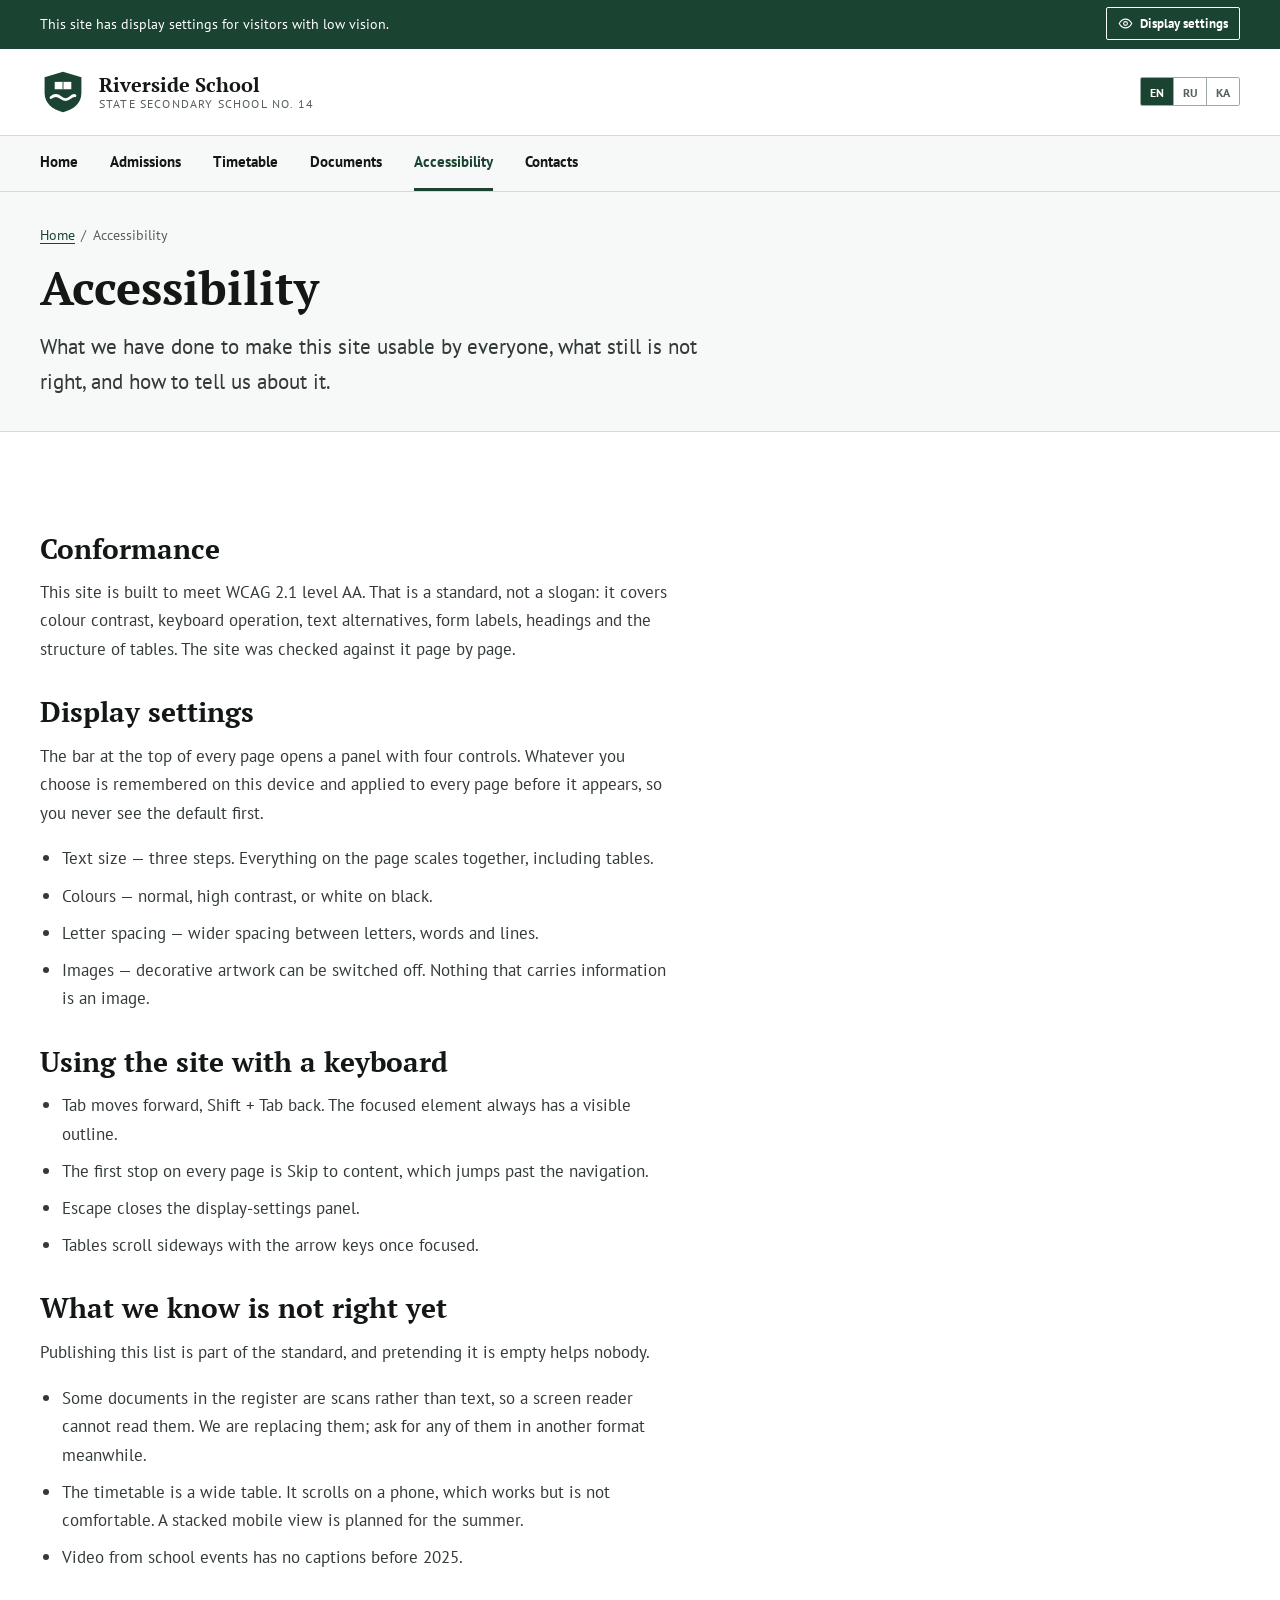
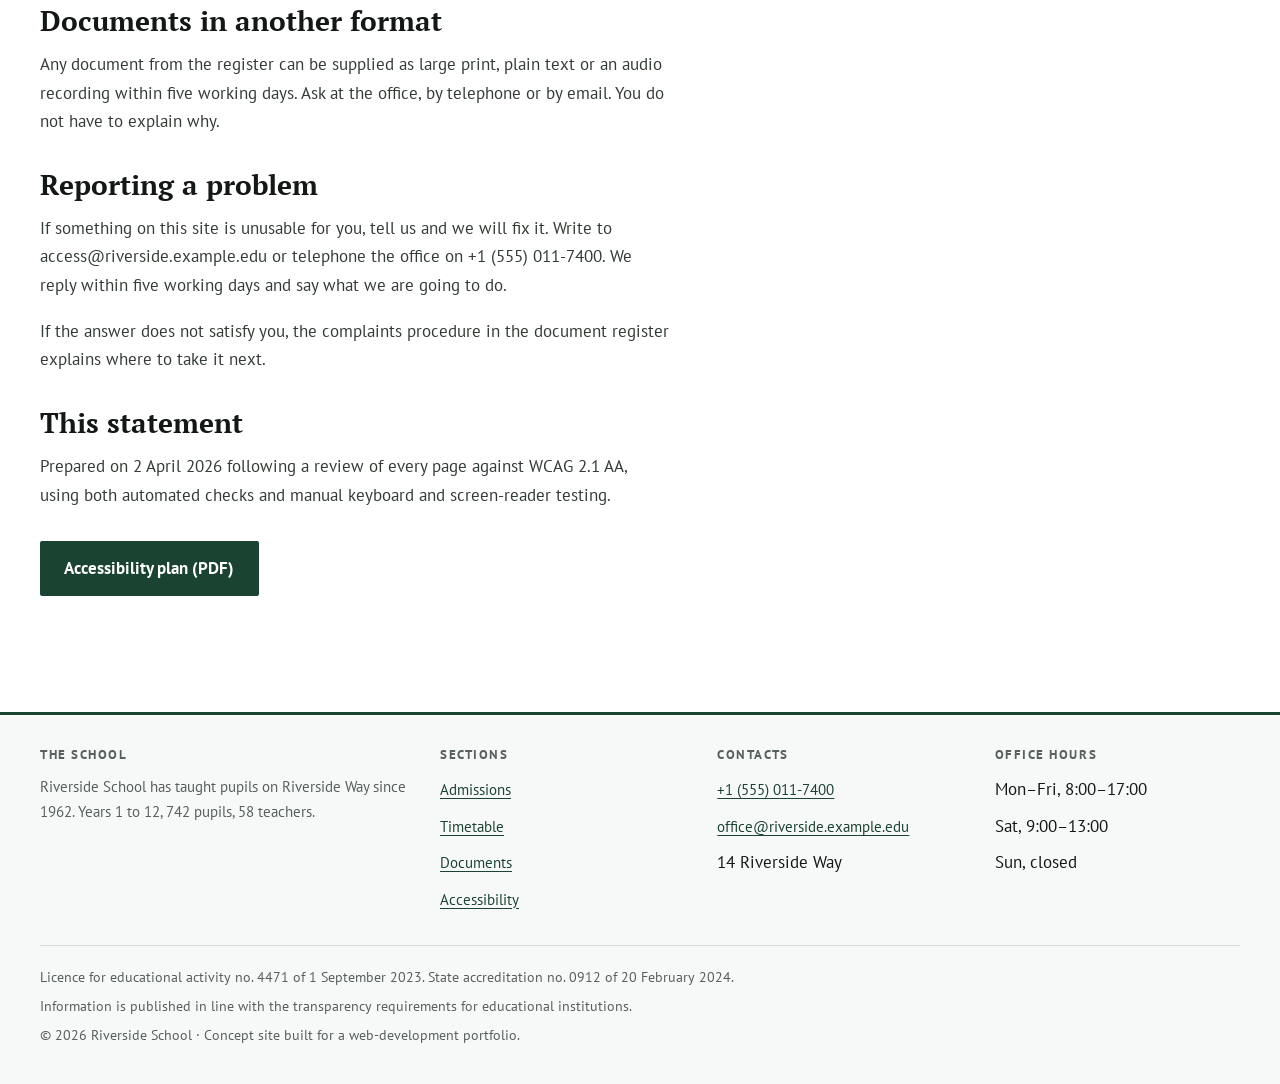
==== accessibility.html @ a2f5db0e "Site files, README and preview" ====
<!DOCTYPE html>
<html lang="en">
<head>
<meta charset="utf-8">
<meta name="viewport" content="width=device-width, initial-scale=1">
<title data-i18n="ac.metaTitle">Accessibility — Riverside School</title>
<meta name="description" data-i18n-attr="content:ac.metaDesc" content="Accessibility statement for the Riverside School website: conformance, known issues, how to use the display settings and how to report a problem.">
<meta name="theme-color" content="#1B4332">
<link rel="canonical" href="https://dmitrii-mazurkevich.github.io/accessible-school-website/accessibility.html">
<link rel="alternate" hreflang="en" href="https://dmitrii-mazurkevich.github.io/accessible-school-website/accessibility.html?lang=en">
<link rel="alternate" hreflang="ru" href="https://dmitrii-mazurkevich.github.io/accessible-school-website/accessibility.html?lang=ru">
<link rel="alternate" hreflang="ka" href="https://dmitrii-mazurkevich.github.io/accessible-school-website/accessibility.html?lang=ka">
<link rel="icon" href="data:image/svg+xml,%3Csvg xmlns='http://www.w3.org/2000/svg' viewBox='0 0 100 100'%3E%3Crect width='100' height='100' fill='%231B4332'/%3E%3Cpath d='M20 62c8-7 16-7 24 0s16 7 24 0 12-5 12-5' stroke='%23fff' stroke-width='7' fill='none' stroke-linecap='round'/%3E%3Cpath d='M30 24h40v18H30z' fill='%23fff'/%3E%3C/svg%3E">
<link rel="preconnect" href="https://fonts.googleapis.com">
<link rel="preconnect" href="https://fonts.gstatic.com" crossorigin>
<link rel="stylesheet" href="https://fonts.googleapis.com/css2?family=PT+Serif:wght@400;700&family=PT+Sans:wght@400;700&family=Noto+Sans+Georgian:wght@400;700&family=Noto+Serif+Georgian:wght@400;700&display=swap">
<link rel="stylesheet" href="assets/css/main.css">
<script>
/* Language and display settings are restored before the first paint, so a
   visitor who needs large white-on-black text never sees the default scheme. */
(function () {
  var d = document.documentElement, langs = ['en', 'ru', 'ka'], lang = null;
  var p = location.search.match(/[?&]lang=([a-z]{2})/i);
  if (p && langs.indexOf(p[1].toLowerCase()) > -1) lang = p[1].toLowerCase();
  if (!lang) { try { var s = localStorage.getItem('rs-lang'); if (langs.indexOf(s) > -1) lang = s; } catch (e) {} }
  if (!lang) {
    var n = (navigator.language || 'en').toLowerCase();
    lang = n.indexOf('ru') === 0 ? 'ru' : (n.indexOf('ka') === 0 ? 'ka' : 'en');
  }
  d.setAttribute('data-lang', lang);
  if (lang !== 'en') { d.className += ' i18n-pending'; setTimeout(function () { d.classList.remove('i18n-pending'); }, 1200); }

  try {
    var a = JSON.parse(localStorage.getItem('rs-a11y') || '{}');
    if (a.size && a.size !== 'normal') d.setAttribute('data-a11y-size', a.size);
    if (a.scheme && a.scheme !== 'normal') d.setAttribute('data-a11y-scheme', a.scheme);
    if (a.spacing && a.spacing !== 'normal') d.setAttribute('data-a11y-spacing', a.spacing);
    if (a.images === 'off') d.setAttribute('data-a11y-images', 'off');
  } catch (e) {}
})();
</script>
</head>

<body>
<a class="skip-link" href="#main" data-i18n="nav.skip">Skip to content</a>

<div class="a11y-bar">
  <div class="container">
    <div class="a11y-bar__row">
      <span data-i18n="a11y.barIntro">This site has display settings for visitors with low vision.</span>
      <button class="a11y-btn" type="button" data-a11y-toggle aria-expanded="false" aria-controls="a11y-panel">
        <svg viewBox="0 0 24 24" fill="none" stroke="currentColor" stroke-width="1.8" stroke-linecap="round" stroke-linejoin="round" aria-hidden="true"><path d="M2 12s3.5-7 10-7 10 7 10 7-3.5 7-10 7-10-7-10-7z"/><circle cx="12" cy="12" r="3"/></svg>
        <span data-a11y-toggle-label data-i18n="a11y.panelOpen">Display settings</span>
      </button>
    </div>
  </div>
</div>

<section class="a11y-panel" id="a11y-panel" aria-label="Display settings" data-i18n-attr="aria-label:a11y.panelTitle" hidden>
  <div class="container">
    <div class="a11y-panel__grid">
      <fieldset>
        <legend data-i18n="a11y.size">Text size</legend>
        <div class="opt-row">
          <label class="opt opt--a1"><input type="radio" name="a11y-size" value="normal" checked><span>A</span></label>
          <label class="opt opt--a2"><input type="radio" name="a11y-size" value="large"><span>A</span></label>
          <label class="opt opt--a3"><input type="radio" name="a11y-size" value="xlarge"><span>A</span></label>
        </div>
      </fieldset>

      <fieldset>
        <legend data-i18n="a11y.colours">Colours</legend>
        <div class="opt-row">
          <label class="opt"><input type="radio" name="a11y-scheme" value="normal" checked><span data-i18n="a11y.schemeNormal">Normal</span></label>
          <label class="opt"><input type="radio" name="a11y-scheme" value="contrast"><span data-i18n="a11y.schemeContrast">High contrast</span></label>
          <label class="opt"><input type="radio" name="a11y-scheme" value="inverted"><span data-i18n="a11y.schemeInverted">White on black</span></label>
        </div>
      </fieldset>

      <fieldset>
        <legend data-i18n="a11y.spacing">Letter spacing</legend>
        <div class="opt-row">
          <label class="opt"><input type="radio" name="a11y-spacing" value="normal" checked><span data-i18n="a11y.spacingNormal">Normal</span></label>
          <label class="opt"><input type="radio" name="a11y-spacing" value="wide"><span data-i18n="a11y.spacingWide">Wide</span></label>
        </div>
      </fieldset>

      <fieldset>
        <legend data-i18n="a11y.images">Images</legend>
        <div class="opt-row">
          <label class="opt"><input type="radio" name="a11y-images" value="on" checked><span data-i18n="a11y.imagesOn">Show</span></label>
          <label class="opt"><input type="radio" name="a11y-images" value="off"><span data-i18n="a11y.imagesOff">Hide</span></label>
        </div>
      </fieldset>
    </div>

    <div class="a11y-panel__foot">
      <button class="btn btn--outline" type="button" data-a11y-reset data-i18n="a11y.reset">Reset to default</button>
      <span data-i18n="a11y.saved">Your choice is remembered on this device and applies to every page.</span>
    </div>
  </div>
</section>

<p class="visually-hidden" id="a11y-live" role="status" aria-live="polite"></p>

<header class="site-header">
  <div class="container">
    <div class="masthead">
      <a class="crest" href="index.html">
        <svg class="crest__art" viewBox="0 0 100 100" role="img" aria-label="Riverside School crest">
          <path d="M50 6 90 18v34c0 22-17 36-40 42C27 88 10 74 10 52V18z" fill="var(--accent)"/>
          <path d="M24 62c7-6 14-6 21 0s14 6 21 0 10-4 10-4" stroke="var(--accent-ink)" stroke-width="6" fill="none" stroke-linecap="round"/>
          <rect x="32" y="28" width="36" height="16" fill="var(--accent-ink)"/>
          <path d="M50 28v16" stroke="var(--accent)" stroke-width="2"/>
        </svg>
        <span class="crest__text">
          <span class="crest__name">Riverside School</span>
          <span class="crest__sub" data-i18n="crest.sub">State secondary school no. 14</span>
        </span>
      </a>
      <div class="masthead__actions">
        <div class="lang" role="group" aria-label="Language" data-i18n-attr="aria-label:nav.language">
          <button type="button" data-lang="en" aria-pressed="true">EN</button>
          <button type="button" data-lang="ru" aria-pressed="false">RU</button>
          <button type="button" data-lang="ka" aria-pressed="false">KA</button>
        </div>
        <button class="icon-btn nav-toggle" type="button" aria-expanded="false" aria-controls="mobile-menu" data-i18n-attr="aria-label:nav.menu" aria-label="Open menu">
          <svg viewBox="0 0 24 24" fill="none" stroke="currentColor" stroke-width="1.9" stroke-linecap="round" aria-hidden="true"><path d="M4 7h16M4 12h16M4 17h16"/></svg>
        </button>
      </div>
    </div>
  </div>

  <nav class="mainnav" aria-label="Main" data-i18n-attr="aria-label:nav.main">
    <div class="container">
      <ul>
        <li><a href="index.html" data-i18n="nav.home">Home</a></li>
        <li><a href="index.html#admissions" data-i18n="nav.admissions">Admissions</a></li>
        <li><a href="timetable.html" data-i18n="nav.timetable">Timetable</a></li>
        <li><a href="documents.html" data-i18n="nav.documents">Documents</a></li>
        <li><a href="accessibility.html" aria-current="page" data-i18n="nav.accessibility">Accessibility</a></li>
        <li><a href="index.html#contacts" data-i18n="nav.contacts">Contacts</a></li>
      </ul>
    </div>
  </nav>

  <div class="mobile-menu" id="mobile-menu">
    <div class="container">
    <a href="index.html" data-i18n="nav.home">Home</a>
    <a href="index.html#admissions" data-i18n="nav.admissions">Admissions</a>
    <a href="timetable.html" data-i18n="nav.timetable">Timetable</a>
    <a href="documents.html" data-i18n="nav.documents">Documents</a>
    <a href="accessibility.html" data-i18n="nav.accessibility">Accessibility</a>
    <a href="index.html#contacts" data-i18n="nav.contacts">Contacts</a>
    </div>
  </div>
</header>

<main id="main">

  <div class="page-head">
    <div class="container">
      <ul class="breadcrumb">
        <li><a href="index.html" data-i18n="nav.home">Home</a></li>
        <li data-i18n="nav.accessibility">Accessibility</li>
      </ul>
      <h1 class="page-head__title" data-i18n="ac.title">Accessibility</h1>
      <p class="page-head__lede" data-i18n="ac.lede">What we have done to make this site usable by everyone, what still is not right, and how to tell us about it.</p>
    </div>
  </div>

  <section class="section">
    <div class="container">
      <div class="prose">
        <h2 data-i18n="ac.h1">Conformance</h2>
        <p data-i18n="ac.p1">
          This site is built to meet WCAG 2.1 level AA. That is a standard, not a slogan: it
          covers colour contrast, keyboard operation, text alternatives, form labels, headings
          and the structure of tables. The site was checked against it page by page.
        </p>

        <h2 data-i18n="ac.h2">Display settings</h2>
        <p data-i18n="ac.p2">
          The bar at the top of every page opens a panel with four controls. Whatever you choose
          is remembered on this device and applied to every page before it appears, so you never
          see the default first.
        </p>
        <ul>
          <li data-i18n="ac.l1"><strong>Text size</strong> — three steps. Everything on the page scales together, including tables.</li>
          <li data-i18n="ac.l2"><strong>Colours</strong> — normal, high contrast, or white on black.</li>
          <li data-i18n="ac.l3"><strong>Letter spacing</strong> — wider spacing between letters, words and lines.</li>
          <li data-i18n="ac.l4"><strong>Images</strong> — decorative artwork can be switched off. Nothing that carries information is an image.</li>
        </ul>

        <h2 data-i18n="ac.h3">Using the site with a keyboard</h2>
        <ul>
          <li data-i18n="ac.k1"><strong>Tab</strong> moves forward, <strong>Shift + Tab</strong> back. The focused element always has a visible outline.</li>
          <li data-i18n="ac.k2">The first stop on every page is <strong>Skip to content</strong>, which jumps past the navigation.</li>
          <li data-i18n="ac.k3"><strong>Escape</strong> closes the display-settings panel.</li>
          <li data-i18n="ac.k4">Tables scroll sideways with the arrow keys once focused.</li>
        </ul>

        <h2 data-i18n="ac.h4">What we know is not right yet</h2>
        <p data-i18n="ac.p4">
          Publishing this list is part of the standard, and pretending it is empty helps nobody.
        </p>
        <ul>
          <li data-i18n="ac.i1">Some documents in the register are scans rather than text, so a screen reader cannot read them. We are replacing them; ask for any of them in another format meanwhile.</li>
          <li data-i18n="ac.i2">The timetable is a wide table. It scrolls on a phone, which works but is not comfortable. A stacked mobile view is planned for the summer.</li>
          <li data-i18n="ac.i3">Video from school events has no captions before 2025.</li>
        </ul>

        <h2 data-i18n="ac.h5">Documents in another format</h2>
        <p data-i18n="ac.p5">
          Any document from the register can be supplied as large print, plain text or an audio
          recording within five working days. Ask at the office, by telephone or by email. You
          do not have to explain why.
        </p>

        <h2 data-i18n="ac.h6">Reporting a problem</h2>
        <p data-i18n="ac.p6">
          If something on this site is unusable for you, tell us and we will fix it. Write to
          <a href="mailto:access@riverside.example.edu">access@riverside.example.edu</a> or
          telephone the office on <a href="tel:+15550117400">+1 (555) 011-7400</a>. We reply
          within five working days and say what we are going to do.
        </p>
        <p data-i18n="ac.p7">
          If the answer does not satisfy you, the complaints procedure in the document register
          explains where to take it next.
        </p>

        <h2 data-i18n="ac.h7">This statement</h2>
        <p data-i18n="ac.p8">
          Prepared on 2 April 2026 following a review of every page against WCAG 2.1 AA,
          using both automated checks and manual keyboard and screen-reader testing.
        </p>
      </div>

      <p class="mt-4">
        <a class="btn" href="documents.html#policies" data-i18n="ac.cta">Accessibility plan (PDF)</a>
      </p>
    </div>
  </section>

</main>

<footer class="site-footer">
  <div class="container">
    <div class="footer__grid">
      <div>
        <h2 data-i18n="foot.school">The school</h2>
        <p class="muted" style="font-size:.94rem" data-i18n="foot.about">
          Riverside School has taught pupils on Riverside Way since 1962. Years 1 to 12,
          742 pupils, 58 teachers.
        </p>
      </div>
      <div>
        <h2 data-i18n="foot.sections">Sections</h2>
        <ul>
          <li><a href="index.html#admissions" data-i18n="nav.admissions">Admissions</a></li>
          <li><a href="timetable.html" data-i18n="nav.timetable">Timetable</a></li>
          <li><a href="documents.html" data-i18n="nav.documents">Documents</a></li>
          <li><a href="accessibility.html" data-i18n="nav.accessibility">Accessibility</a></li>
        </ul>
      </div>
      <div>
        <h2 data-i18n="foot.contacts">Contacts</h2>
        <ul>
          <li><a href="tel:+15550117400">+1 (555) 011-7400</a></li>
          <li><a href="mailto:office@riverside.example.edu">office@riverside.example.edu</a></li>
          <li data-i18n="foot.address">14 Riverside Way</li>
        </ul>
      </div>
      <div>
        <h2 data-i18n="foot.hours">Office hours</h2>
        <ul>
          <li data-i18n="foot.hoursWeek">Mon–Fri, 8:00–17:00</li>
          <li data-i18n="foot.hoursSat">Sat, 9:00–13:00</li>
          <li data-i18n="foot.hoursSun">Sun, closed</li>
        </ul>
      </div>
    </div>
    <div class="footer__legal">
      <p data-i18n="foot.legal1">Licence for educational activity no. 4471 of 1 September 2023. State accreditation no. 0912 of 20 February 2024.</p>
      <p data-i18n="foot.legal2">Information is published in line with the transparency requirements for educational institutions.</p>
      <p>© <span data-year>2026</span> Riverside School · <span data-i18n="foot.demoNote">Concept site built for a web-development portfolio.</span></p>
    </div>
  </div>
</footer>

<script src="assets/js/i18n.js" defer></script>
<script src="assets/js/main.js" defer></script>
</body>
</html>
---- assets/css/main.css ----
/* ==========================================================================
   Riverside School — public-sector site
   Fifth design language in the portfolio: institutional, high contrast,
   decoration kept to nothing. Accessibility is the feature, not a footnote.

   There is no separate light/dark toggle here on purpose. Public-sector sites
   are expected to ship a display-settings panel instead, and having two
   competing colour systems is how those panels end up broken. The panel owns
   the colour scheme; see assets/js/main.js.
   ========================================================================== */

/* --------------------------------------------------------------------------
   1. Tokens — the normal scheme
   -------------------------------------------------------------------------- */

:root {
  color-scheme: light;

  --bg:          #FFFFFF;
  --bg-alt:      #F1F4F2;
  --surface:     #FFFFFF;
  --surface-2:   #F7F9F8;
  --ink:         #141815;
  --ink-2:       #333B35;
  --muted:       #57605A;
  --line:        #D4DAD6;
  --line-strong: #9FA9A3;
  --accent:      #1B4332;
  --accent-2:    #102C20;
  --accent-ink:  #FFFFFF;
  --accent-soft: #E6EDE9;
  --danger:      #8C1D18;
  --focus:       #1B4332;

  --font-display: "PT Serif", "Noto Serif Georgian", Georgia, "Times New Roman", serif;
  --font-sans:    "PT Sans", "Noto Sans Georgian", -apple-system, BlinkMacSystemFont, "Segoe UI", Arial, sans-serif;

  --step--1: clamp(0.84rem, 0.82rem + 0.12vw, 0.90rem);
  --step-0:  clamp(1.00rem, 0.97rem + 0.16vw, 1.08rem);
  --step-1:  clamp(1.15rem, 1.09rem + 0.30vw, 1.32rem);
  --step-2:  clamp(1.38rem, 1.25rem + 0.62vw, 1.75rem);
  --step-3:  clamp(1.65rem, 1.42rem + 1.15vw, 2.35rem);
  --step-4:  clamp(1.95rem, 1.60rem + 1.75vw, 2.95rem);

  --sp-1: 0.4rem;
  --sp-2: 0.8rem;
  --sp-3: 1.25rem;
  --sp-4: 2rem;
  --sp-5: 3rem;
  --sp-6: 4.25rem;

  --r-sm: 2px;
  --r-md: 4px;

  --container: 1200px;
  --ease: cubic-bezier(0.25, 0.6, 0.35, 1);
}

/* --------------------------------------------------------------------------
   2. Display settings — colour schemes
   Chosen by the visitor in the panel; stored and applied before first paint.
   -------------------------------------------------------------------------- */

:root[data-a11y-scheme="contrast"] {
  --bg:          #FFFFFF;
  --bg-alt:      #FFFFFF;
  --surface:     #FFFFFF;
  --surface-2:   #FFFFFF;
  --ink:         #000000;
  --ink-2:       #000000;
  --muted:       #000000;
  --line:        #000000;
  --line-strong: #000000;
  --accent:      #00335E;
  --accent-2:    #00223F;
  --accent-ink:  #FFFFFF;
  --accent-soft: #FFFFFF;
  --danger:      #7A0C00;
  --focus:       #00335E;
}

:root[data-a11y-scheme="inverted"] {
  color-scheme: dark;
  --bg:          #000000;
  --bg-alt:      #000000;
  --surface:     #000000;
  --surface-2:   #000000;
  --ink:         #FFFFFF;
  --ink-2:       #FFFFFF;
  --muted:       #E6E6E6;
  --line:        #FFFFFF;
  --line-strong: #FFFFFF;
  --accent:      #8FCBFF;
  --accent-2:    #BBDFFF;
  --accent-ink:  #000000;
  --accent-soft: #000000;
  --danger:      #FF9E96;
  --focus:       #8FCBFF;
}

/* Text size. Everything downstream is in rem, so one value moves the lot. */
:root[data-a11y-size="large"]  { font-size: 115%; }
:root[data-a11y-size="xlarge"] { font-size: 135%; }

/* Spacing, for dyslexia and low vision. */
:root[data-a11y-spacing="wide"] body {
  letter-spacing: 0.05em;
  word-spacing: 0.14em;
  line-height: 1.95;
}
:root[data-a11y-spacing="wide"] h1,
:root[data-a11y-spacing="wide"] h2,
:root[data-a11y-spacing="wide"] h3 { line-height: 1.4; }

/* Images off — decorative artwork only; nothing that carries meaning. */
:root[data-a11y-images="off"] .illus,
:root[data-a11y-images="off"] .crest__art { display: none !important; }

/* Switching colour scheme happens at once, not as a 150ms cross-fade of every
   surface on the page. Somebody turning on high contrast wants the change now. */
:root.is-switching *,
:root.is-switching *::before,
:root.is-switching *::after { transition: none !important; }

/* In the two accessible schemes, borders do the work that fills used to. */
:root[data-a11y-scheme="contrast"] .card,
:root[data-a11y-scheme="contrast"] .quick a,
:root[data-a11y-scheme="inverted"] .card,
:root[data-a11y-scheme="inverted"] .quick a { border-width: 2px; }

/* --------------------------------------------------------------------------
   3. Base
   -------------------------------------------------------------------------- */

*, *::before, *::after { box-sizing: border-box; }

html {
  -webkit-text-size-adjust: 100%;
  scroll-behavior: smooth;
  scroll-padding-top: 5rem;
}

@media (prefers-reduced-motion: reduce) {
  html { scroll-behavior: auto; }
  *, *::before, *::after {
    animation-duration: .01ms !important;
    animation-iteration-count: 1 !important;
    transition-duration: .01ms !important;
  }
}

body {
  margin: 0;
  background: var(--bg);
  color: var(--ink);
  font-family: var(--font-sans);
  font-size: var(--step-0);
  line-height: 1.65;
  -webkit-font-smoothing: antialiased;
  overflow-x: hidden;
}

img, svg, video { max-width: 100%; height: auto; display: block; }

h1, h2, h3, h4 {
  margin: 0;
  font-family: var(--font-display);
  font-weight: 700;
  line-height: 1.2;
}

p { margin: 0 0 1em; }
p:last-child { margin-bottom: 0; }
ul, ol { margin: 0; padding: 0; }

a { color: var(--accent); text-underline-offset: 3px; }
a:hover { color: var(--accent-2); }

/* A focus ring that survives every colour scheme. */
:focus-visible {
  outline: 3px solid var(--focus);
  outline-offset: 2px;
  border-radius: 1px;
}

.skip-link {
  position: absolute; left: 1rem; top: -100px; z-index: 999;
  background: var(--accent); color: var(--accent-ink);
  padding: .8rem 1.2rem; font-weight: 700;
  border: 2px solid var(--accent);
  transition: top .15s var(--ease);
}
.skip-link:focus { top: .75rem; }

.visually-hidden {
  position: absolute !important; width: 1px; height: 1px;
  padding: 0; margin: -1px; overflow: hidden;
  clip: rect(0 0 0 0); clip-path: inset(50%); white-space: nowrap;
}

/* --------------------------------------------------------------------------
   4. Layout
   -------------------------------------------------------------------------- */

.container { width: min(100% - 2rem, var(--container)); margin-inline: auto; }
.container--narrow { width: min(100% - 2rem, 820px); }

.section { padding-block: var(--sp-5); }
@media (min-width: 800px) { .section { padding-block: var(--sp-6); } }
.section--tight { padding-block: var(--sp-4); }
.section--alt { background: var(--bg-alt); }

.section-head { max-width: 60ch; margin-bottom: var(--sp-4); }
.section-title { font-size: var(--step-3); }
.section-lede { color: var(--muted); margin-top: var(--sp-2); }

.eyebrow {
  display: block; font-size: .78rem; font-weight: 700;
  letter-spacing: .14em; text-transform: uppercase;
  color: var(--accent); margin-bottom: var(--sp-2);
}

/* --------------------------------------------------------------------------
   5. Accessibility bar and panel
   -------------------------------------------------------------------------- */

.a11y-bar {
  background: var(--accent); color: var(--accent-ink);
  border-bottom: 1px solid var(--accent);
}
:root[data-a11y-scheme="inverted"] .a11y-bar,
:root[data-a11y-scheme="contrast"] .a11y-bar { border-bottom-width: 2px; }

.a11y-bar__row {
  display: flex; flex-wrap: wrap; align-items: center; gap: .5rem var(--sp-3);
  padding-block: .45rem; font-size: .85rem;
}
.a11y-bar__row > span { margin-right: auto; }

.a11y-btn {
  appearance: none; background: transparent; color: inherit;
  border: 1px solid currentColor; border-radius: var(--r-sm);
  font: inherit; font-size: .82rem; font-weight: 700;
  padding: .3rem .7rem; cursor: pointer;
  display: inline-flex; align-items: center; gap: .4rem;
}
.a11y-btn:hover { background: color-mix(in srgb, currentColor 18%, transparent); }
.a11y-btn svg { width: 15px; height: 15px; }

.a11y-panel {
  background: var(--surface); border-bottom: 2px solid var(--accent);
  padding-block: var(--sp-3);
}
.a11y-panel[hidden] { display: none; }
.a11y-panel__grid { display: grid; gap: var(--sp-3); }
@media (min-width: 700px) { .a11y-panel__grid { grid-template-columns: repeat(2, 1fr); } }
@media (min-width: 1050px) { .a11y-panel__grid { grid-template-columns: repeat(4, 1fr); } }

.a11y-panel fieldset { border: 0; padding: 0; margin: 0; }
.a11y-panel legend {
  padding: 0; font-weight: 700; font-size: .8rem;
  letter-spacing: .1em; text-transform: uppercase; color: var(--muted);
  margin-bottom: .5rem;
}
.opt-row { display: flex; flex-wrap: wrap; gap: .4rem; }
.opt { position: relative; }
.opt input { position: absolute; opacity: 0; width: 0; height: 0; }
.opt span {
  display: inline-block; cursor: pointer;
  border: 1px solid var(--line-strong); border-radius: var(--r-sm);
  padding: .45rem .8rem; font-size: .88rem; background: var(--surface);
  transition: background-color .15s var(--ease), color .15s var(--ease), border-color .15s var(--ease);
}
.opt input:checked + span {
  background: var(--accent); color: var(--accent-ink); border-color: var(--accent);
  font-weight: 700;
}
.opt input:focus-visible + span { outline: 3px solid var(--focus); outline-offset: 2px; }
.opt--a1 span { font-size: .9rem; }
.opt--a2 span { font-size: 1.1rem; }
.opt--a3 span { font-size: 1.3rem; }

.a11y-panel__foot {
  display: flex; flex-wrap: wrap; gap: var(--sp-2) var(--sp-3);
  align-items: center; margin-top: var(--sp-3);
  padding-top: var(--sp-3); border-top: 1px solid var(--line);
  font-size: .86rem; color: var(--muted);
}

/* --------------------------------------------------------------------------
   6. Header
   -------------------------------------------------------------------------- */

.site-header { border-bottom: 1px solid var(--line); background: var(--bg); }

.masthead {
  display: flex; align-items: center; gap: var(--sp-3);
  padding-block: var(--sp-3);
}
.crest { display: flex; align-items: center; gap: .8rem; text-decoration: none; color: inherit; margin-right: auto; }
.crest__art { width: 46px; height: 46px; flex: none; }
.crest__text { display: flex; flex-direction: column; line-height: 1.15; }
.crest__name { font-family: var(--font-display); font-weight: 700; font-size: 1.28rem; }
.crest__sub { font-size: .74rem; letter-spacing: .1em; text-transform: uppercase; color: var(--muted); }
@media (max-width: 420px) { .crest__sub { display: none; } }

.masthead__actions { display: flex; align-items: center; gap: .45rem; }

.lang { display: flex; border: 1px solid var(--line-strong); border-radius: var(--r-sm); overflow: hidden; }
.lang button {
  appearance: none; border: 0; background: var(--surface);
  font: inherit; font-size: .78rem; font-weight: 700;
  color: var(--muted); cursor: pointer; padding: .35rem .55rem; line-height: 1.3;
}
.lang button + button { border-left: 1px solid var(--line-strong); }
.lang button:hover { color: var(--ink); }
.lang button[aria-pressed="true"] { background: var(--accent); color: var(--accent-ink); }

.icon-btn {
  width: 36px; height: 36px; display: grid; place-items: center;
  background: var(--surface); border: 1px solid var(--line-strong);
  border-radius: var(--r-sm); color: var(--ink); cursor: pointer;
}
.icon-btn:hover { background: var(--surface-2); }
.icon-btn svg { width: 18px; height: 18px; }

.mainnav { border-top: 1px solid var(--line); background: var(--surface-2); }
.mainnav ul { display: none; list-style: none; flex-wrap: wrap; }
.mainnav a {
  display: block; padding: .85rem 0; margin-right: var(--sp-4);
  text-decoration: none; color: var(--ink); font-weight: 700; font-size: .95rem;
  border-bottom: 3px solid transparent;
}
.mainnav a:hover { color: var(--accent); border-bottom-color: var(--accent); }
.mainnav a[aria-current="page"] { color: var(--accent); border-bottom-color: var(--accent); }
@media (min-width: 900px) {
  .mainnav ul { display: flex; }
  .masthead__actions .nav-toggle { display: none; }
}

.mobile-menu {
  display: none; border-top: 1px solid var(--line); background: var(--surface-2);
  padding-block: var(--sp-2) var(--sp-3);
}
.mobile-menu.is-open { display: block; }
.mobile-menu a {
  display: block; padding: .8rem 0; text-decoration: none;
  color: var(--ink); font-weight: 700; border-bottom: 1px solid var(--line);
}
@media (min-width: 900px) { .mobile-menu { display: none !important; } }

/* --------------------------------------------------------------------------
   7. Notice banner
   -------------------------------------------------------------------------- */

.notice {
  border: 2px solid var(--accent); background: var(--accent-soft);
  padding: var(--sp-3); display: flex; gap: var(--sp-2); align-items: flex-start;
}
.notice svg { width: 22px; height: 22px; color: var(--accent); flex: none; margin-top: 2px; }
.notice b { display: block; margin-bottom: .2rem; }

/* --------------------------------------------------------------------------
   8. Hero and quick links
   -------------------------------------------------------------------------- */

.hero { padding-block: var(--sp-4) var(--sp-3); }
@media (min-width: 900px) { .hero { padding-block: var(--sp-5) var(--sp-4); } }
.hero__grid { display: grid; gap: var(--sp-4); align-items: start; }
@media (min-width: 950px) { .hero__grid { grid-template-columns: minmax(0, 1.2fr) minmax(0, 1fr); gap: var(--sp-5); } }
.hero__title { font-size: var(--step-4); margin-bottom: var(--sp-3); }
.hero__lede { font-size: var(--step-1); color: var(--ink-2); max-width: 52ch; }

.illus { border: 1px solid var(--line); background: var(--surface-2); }
.illus svg { width: 100%; height: auto; display: block; }

.quick { display: grid; gap: .75rem; }
@media (min-width: 560px) { .quick { grid-template-columns: repeat(2, 1fr); } }
@media (min-width: 1000px) { .quick { grid-template-columns: repeat(4, 1fr); } }
.quick a {
  display: flex; gap: .75rem; align-items: flex-start;
  border: 1px solid var(--line-strong); background: var(--surface);
  padding: var(--sp-3); text-decoration: none; color: var(--ink);
  min-height: 96px;
  transition: background-color .15s var(--ease), border-color .15s var(--ease);
}
.quick a:hover { background: var(--accent-soft); border-color: var(--accent); }
.quick svg { width: 26px; height: 26px; color: var(--accent); flex: none; }
/* The title keeps full-strength ink; only the description below it is muted.
   Scoped with `b + span` on purpose — a bare `.quick span` also matches the
   wrapper, which quietly dropped the heading to 3.23:1 against white. */
.quick b { display: block; font-size: 1.02rem; color: var(--ink); }
.quick b + span { display: block; color: var(--muted); font-size: .88rem; margin-top: .2rem; }

/* --------------------------------------------------------------------------
   9. Cards, facts, news, staff
   -------------------------------------------------------------------------- */

.grid { display: grid; gap: var(--sp-3); }
@media (min-width: 640px) { .grid--2, .grid--3 { grid-template-columns: repeat(2, 1fr); } }
@media (min-width: 1000px) { .grid--3 { grid-template-columns: repeat(3, 1fr); } }

.card { border: 1px solid var(--line); background: var(--surface); padding: var(--sp-3); }
.card h3 { font-size: var(--step-1); margin-bottom: .4rem; }
.card p { color: var(--muted); font-size: .94rem; }

.facts { display: grid; gap: var(--sp-3); }
@media (min-width: 700px) { .facts { grid-template-columns: repeat(4, 1fr); } }
.fact { border-left: 4px solid var(--accent); padding-left: var(--sp-3); }
.fact__value { font-family: var(--font-display); font-weight: 700; font-size: var(--step-3); line-height: 1.1; }
.fact__label { color: var(--muted); font-size: .9rem; }

.news { list-style: none; display: grid; }
.news li { border-top: 1px solid var(--line); padding-block: var(--sp-3); }
.news li:last-child { border-bottom: 1px solid var(--line); }
.news__meta { display: flex; flex-wrap: wrap; gap: .5rem var(--sp-2); align-items: center; margin-bottom: .4rem; }
.news time { font-size: .86rem; color: var(--muted); font-variant-numeric: tabular-nums; }
.tag {
  display: inline-block; border: 1px solid var(--line-strong);
  padding: .1rem .5rem; font-size: .74rem; font-weight: 700;
  letter-spacing: .06em; text-transform: uppercase; color: var(--muted);
}
.news h3 { font-size: var(--step-1); margin-bottom: .3rem; }
.news p { color: var(--muted); font-size: .94rem; }

.people { display: grid; gap: var(--sp-3); }
@media (min-width: 620px) { .people { grid-template-columns: repeat(2, 1fr); } }
@media (min-width: 1000px) { .people { grid-template-columns: repeat(3, 1fr); } }
.person { border: 1px solid var(--line); background: var(--surface); padding: var(--sp-3); }
.person__name { font-size: var(--step-1); margin-bottom: .2rem; }
.person__role { color: var(--accent); font-weight: 700; font-size: .9rem; margin-bottom: .5rem; }
.person__meta { color: var(--muted); font-size: .9rem; }

/* --------------------------------------------------------------------------
   10. Tables — documents and timetable
   -------------------------------------------------------------------------- */

.table-wrap { overflow-x: auto; border: 1px solid var(--line); }
table { width: 100%; border-collapse: collapse; font-size: .95rem; }
caption {
  text-align: left; padding: var(--sp-3); background: var(--surface-2);
  border-bottom: 1px solid var(--line); font-weight: 700;
}
th, td { text-align: left; padding: .75rem .9rem; border-bottom: 1px solid var(--line); vertical-align: top; }
thead th {
  background: var(--surface-2); font-size: .8rem;
  letter-spacing: .08em; text-transform: uppercase; color: var(--muted);
  border-bottom: 2px solid var(--line-strong); white-space: nowrap;
}
tbody tr:last-child td { border-bottom: 0; }
tbody tr:hover { background: var(--surface-2); }

table.docs { min-width: 640px; }
table.docs td:nth-child(3), table.docs th:nth-child(3),
table.docs td:nth-child(4), table.docs th:nth-child(4) { white-space: nowrap; }
.doc-link { font-weight: 700; text-decoration: underline; }
.doc-type {
  display: inline-block; border: 1px solid var(--line-strong);
  padding: .05rem .4rem; font-size: .72rem; font-weight: 700; letter-spacing: .06em;
  margin-right: .5rem; color: var(--muted);
}
.doc-note { color: var(--muted); font-size: .88rem; margin-top: .3rem; }

table.timetable { min-width: 720px; }
table.timetable th[scope="row"] { background: var(--surface-2); font-weight: 700; white-space: nowrap; }
table.timetable td { font-size: .92rem; }
table.timetable .lesson { display: block; font-weight: 700; }
table.timetable .room { display: block; color: var(--muted); font-size: .84rem; }
.bells { min-width: 420px; }

.filters { display: flex; flex-wrap: wrap; gap: .5rem; margin-bottom: var(--sp-3); }
.filters button {
  appearance: none; background: var(--surface);
  border: 1px solid var(--line-strong); border-radius: var(--r-sm);
  font: inherit; font-size: .88rem; font-weight: 700;
  color: var(--ink-2); padding: .45rem .9rem; cursor: pointer;
}
.filters button:hover { border-color: var(--accent); color: var(--accent); }
.filters button[aria-pressed="true"] { background: var(--accent); border-color: var(--accent); color: var(--accent-ink); }

/* --------------------------------------------------------------------------
   11. Prose, contacts, footer
   -------------------------------------------------------------------------- */

.prose { max-width: 70ch; }
.prose h2 { font-size: var(--step-2); margin-top: var(--sp-4); margin-bottom: var(--sp-2); }
.prose h3 { font-size: var(--step-1); margin-top: var(--sp-3); margin-bottom: var(--sp-2); }
.prose p, .prose li { color: var(--ink-2); }
.prose ul, .prose ol { padding-left: 1.3em; margin-bottom: 1.1em; }
.prose li { margin-bottom: .5em; }
.prose ul { list-style: disc; }
.prose ol { list-style: decimal; }

.contact-list { list-style: none; display: grid; gap: var(--sp-2); }
.contact-list li { display: flex; gap: .7rem; align-items: flex-start; }
.contact-list svg { width: 19px; height: 19px; color: var(--accent); flex: none; margin-top: 3px; }
.contact-list a { overflow-wrap: anywhere; }

.page-head { border-bottom: 1px solid var(--line); padding-block: var(--sp-4); background: var(--surface-2); }
.page-head__title { font-size: var(--step-4); margin-bottom: var(--sp-2); }
.page-head__lede { color: var(--ink-2); font-size: var(--step-1); max-width: 60ch; }

.breadcrumb {
  display: flex; flex-wrap: wrap; gap: .4rem; list-style: none;
  font-size: .86rem; color: var(--muted); margin-bottom: var(--sp-2);
}
.breadcrumb li + li::before { content: "/"; margin-right: .4rem; }

.btn {
  display: inline-flex; align-items: center; justify-content: center; gap: .5rem;
  background: var(--accent); color: var(--accent-ink);
  border: 2px solid var(--accent); border-radius: var(--r-sm);
  padding: .7rem 1.4rem; font: inherit; font-weight: 700;
  text-decoration: none; cursor: pointer;
}
.btn:hover { background: var(--accent-2); border-color: var(--accent-2); color: var(--accent-ink); }
.btn--outline { background: transparent; color: var(--accent); }
.btn--outline:hover { background: var(--accent-soft); color: var(--accent-2); }
.btn svg { width: 16px; height: 16px; }

.site-footer { border-top: 3px solid var(--accent); background: var(--surface-2); padding-block: var(--sp-4); margin-top: var(--sp-5); }
.footer__grid { display: grid; gap: var(--sp-4); }
@media (min-width: 640px) { .footer__grid { grid-template-columns: repeat(2, 1fr); } }
@media (min-width: 1000px) { .footer__grid { grid-template-columns: minmax(0, 1.5fr) repeat(3, minmax(0, 1fr)); } }
.site-footer h2 { font-size: .8rem; letter-spacing: .12em; text-transform: uppercase; color: var(--muted); margin-bottom: var(--sp-2); font-family: var(--font-sans); }
.site-footer ul { list-style: none; display: grid; gap: .5rem; }
.site-footer a { font-size: .94rem; }
.site-footer li, .site-footer a { overflow-wrap: anywhere; }
.footer__legal { margin-top: var(--sp-4); padding-top: var(--sp-3); border-top: 1px solid var(--line); font-size: .85rem; color: var(--muted); }
.footer__legal p { margin-bottom: .4rem; }

.demo-note {
  background: var(--ink); color: var(--bg);
  font-size: .8rem; text-align: center; padding: .5rem 1rem;
}
.demo-note a { color: var(--bg); font-weight: 700; }

.mt-2 { margin-top: var(--sp-2); }
.mt-3 { margin-top: var(--sp-3); }
.mt-4 { margin-top: var(--sp-4); }
.muted { color: var(--muted); }

html.i18n-pending body { visibility: hidden; }
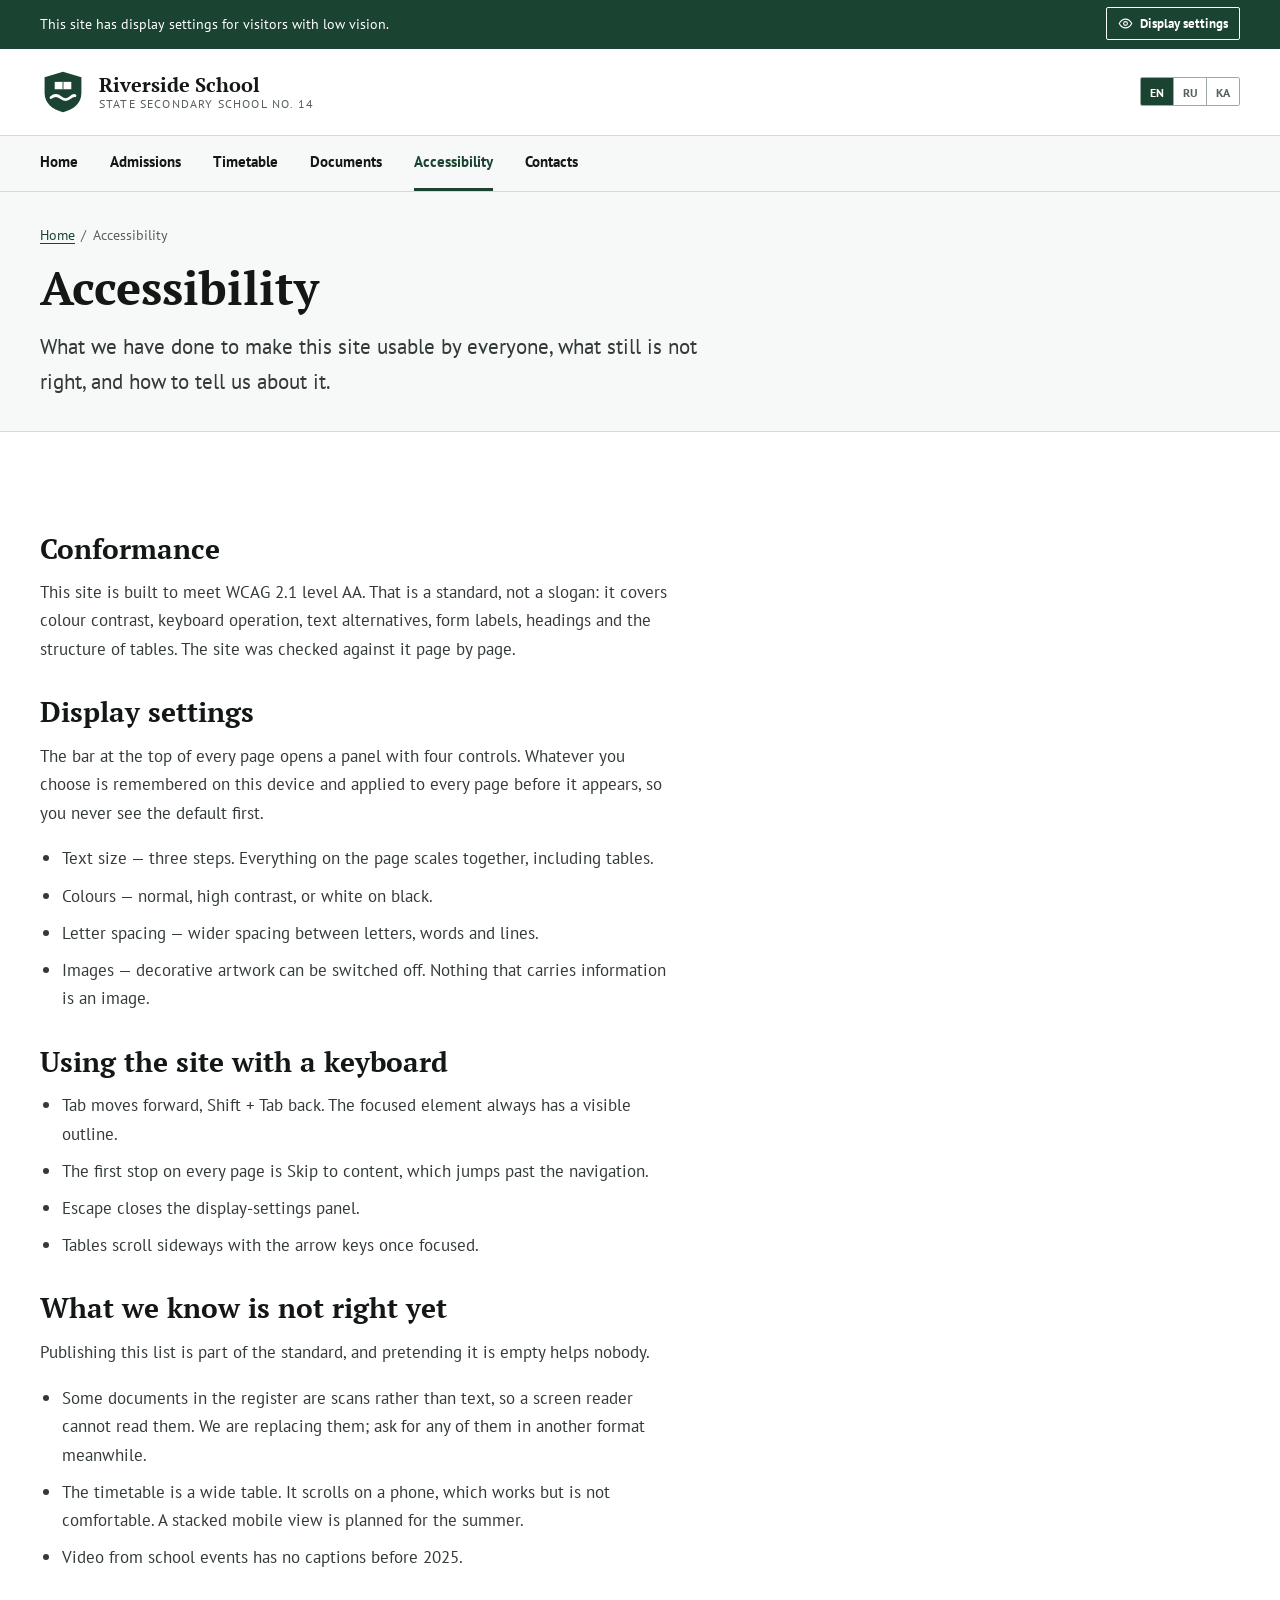
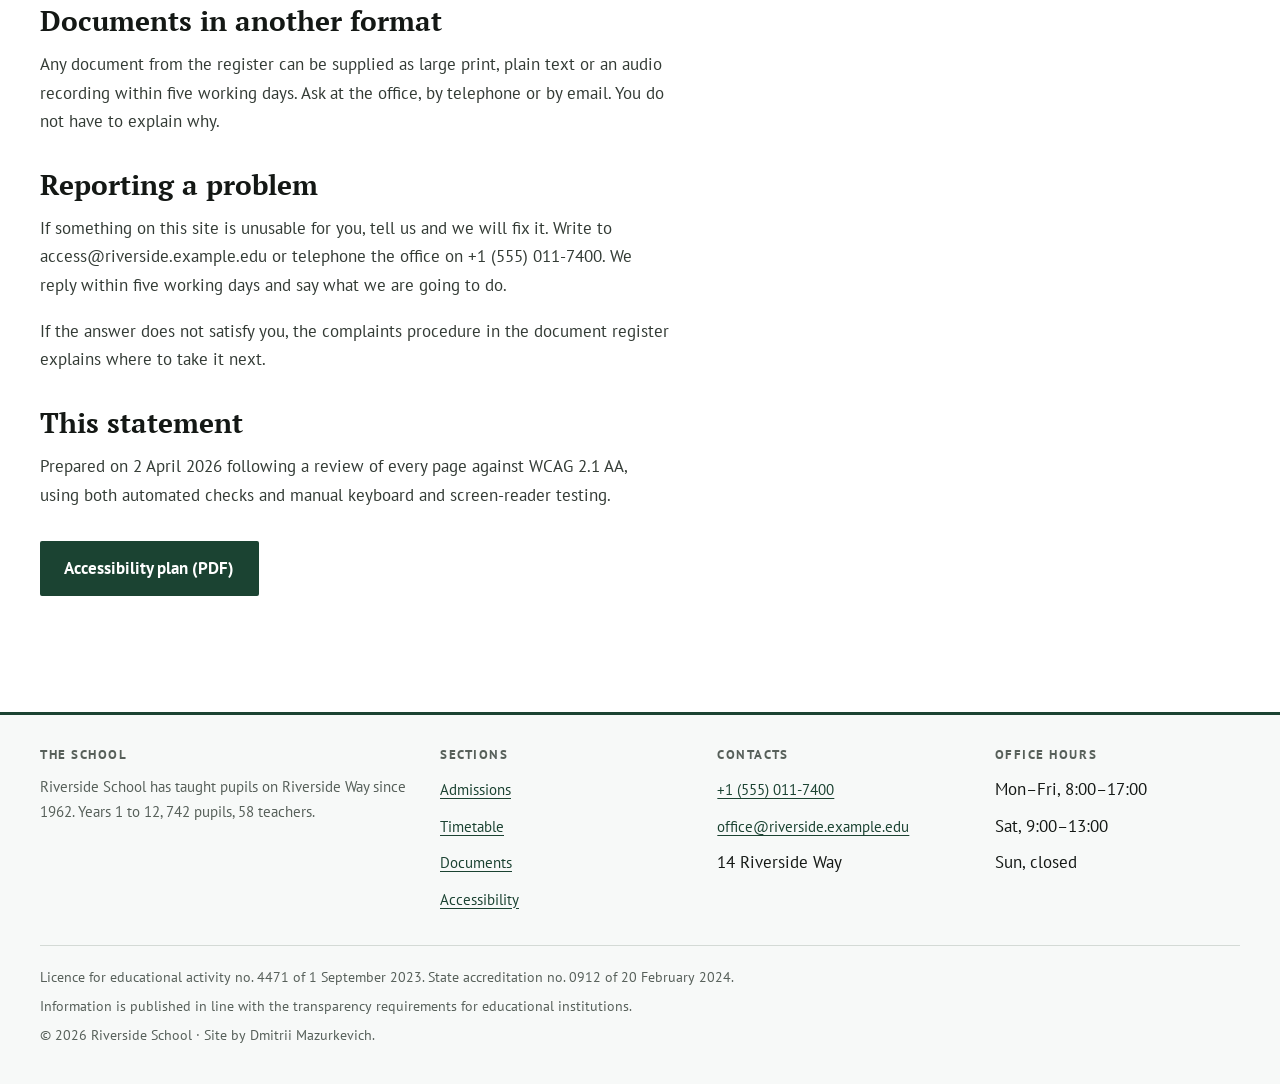
==== commit c188be89: "Site files, README and preview" ====
--- a/accessibility.html
+++ b/accessibility.html
@@ -24,8 +24,7 @@
   if (p && langs.indexOf(p[1].toLowerCase()) > -1) lang = p[1].toLowerCase();
   if (!lang) { try { var s = localStorage.getItem('rs-lang'); if (langs.indexOf(s) > -1) lang = s; } catch (e) {} }
   if (!lang) {
-    var n = (navigator.language || 'en').toLowerCase();
-    lang = n.indexOf('ru') === 0 ? 'ru' : (n.indexOf('ka') === 0 ? 'ka' : 'en');
+    lang = 'en';
   }
   d.setAttribute('data-lang', lang);
   if (lang !== 'en') { d.className += ' i18n-pending'; setTimeout(function () { d.classList.remove('i18n-pending'); }, 1200); }
@@ -283,7 +282,7 @@
     <div class="footer__legal">
       <p data-i18n="foot.legal1">Licence for educational activity no. 4471 of 1 September 2023. State accreditation no. 0912 of 20 February 2024.</p>
       <p data-i18n="foot.legal2">Information is published in line with the transparency requirements for educational institutions.</p>
-      <p>© <span data-year>2026</span> Riverside School · <span data-i18n="foot.demoNote">Concept site built for a web-development portfolio.</span></p>
+      <p>© <span data-year>2026</span> Riverside School · <span data-i18n="foot.demoNote">Site by Dmitrii Mazurkevich.</span></p>
     </div>
   </div>
 </footer>
